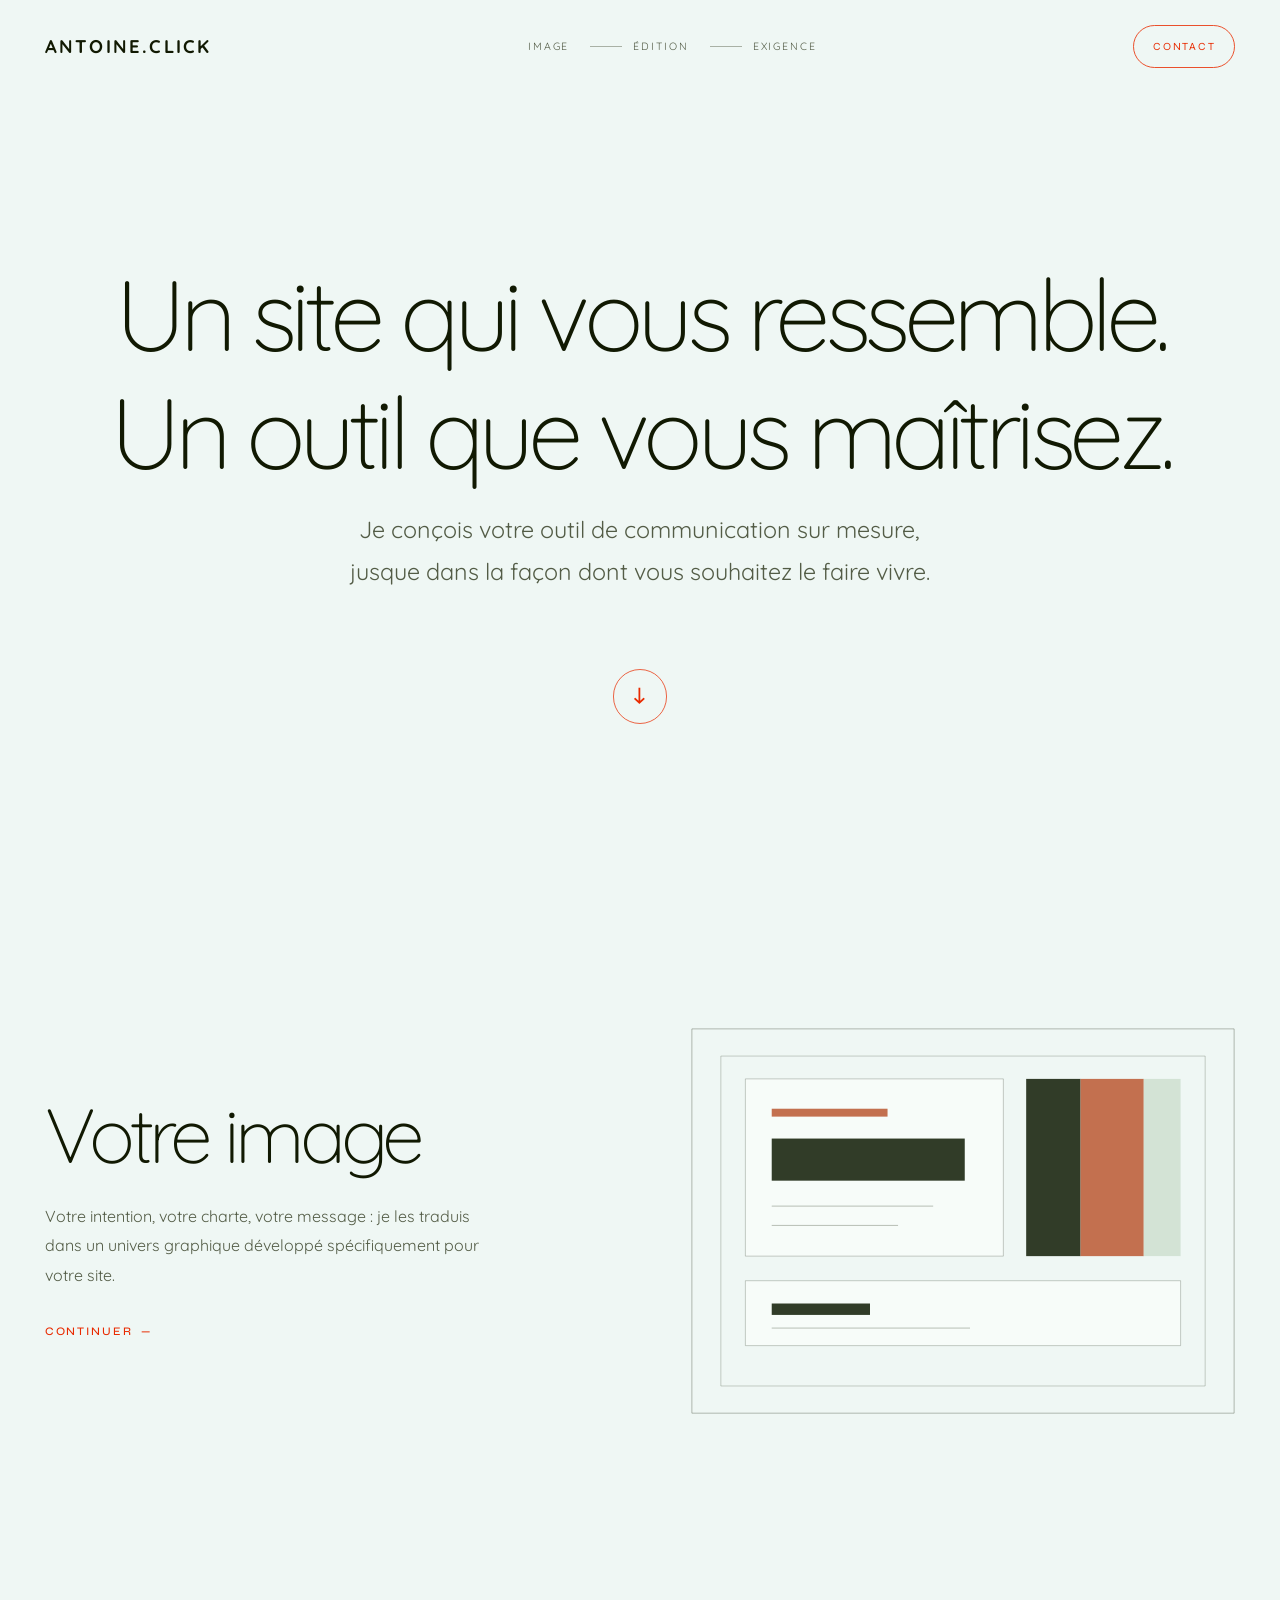
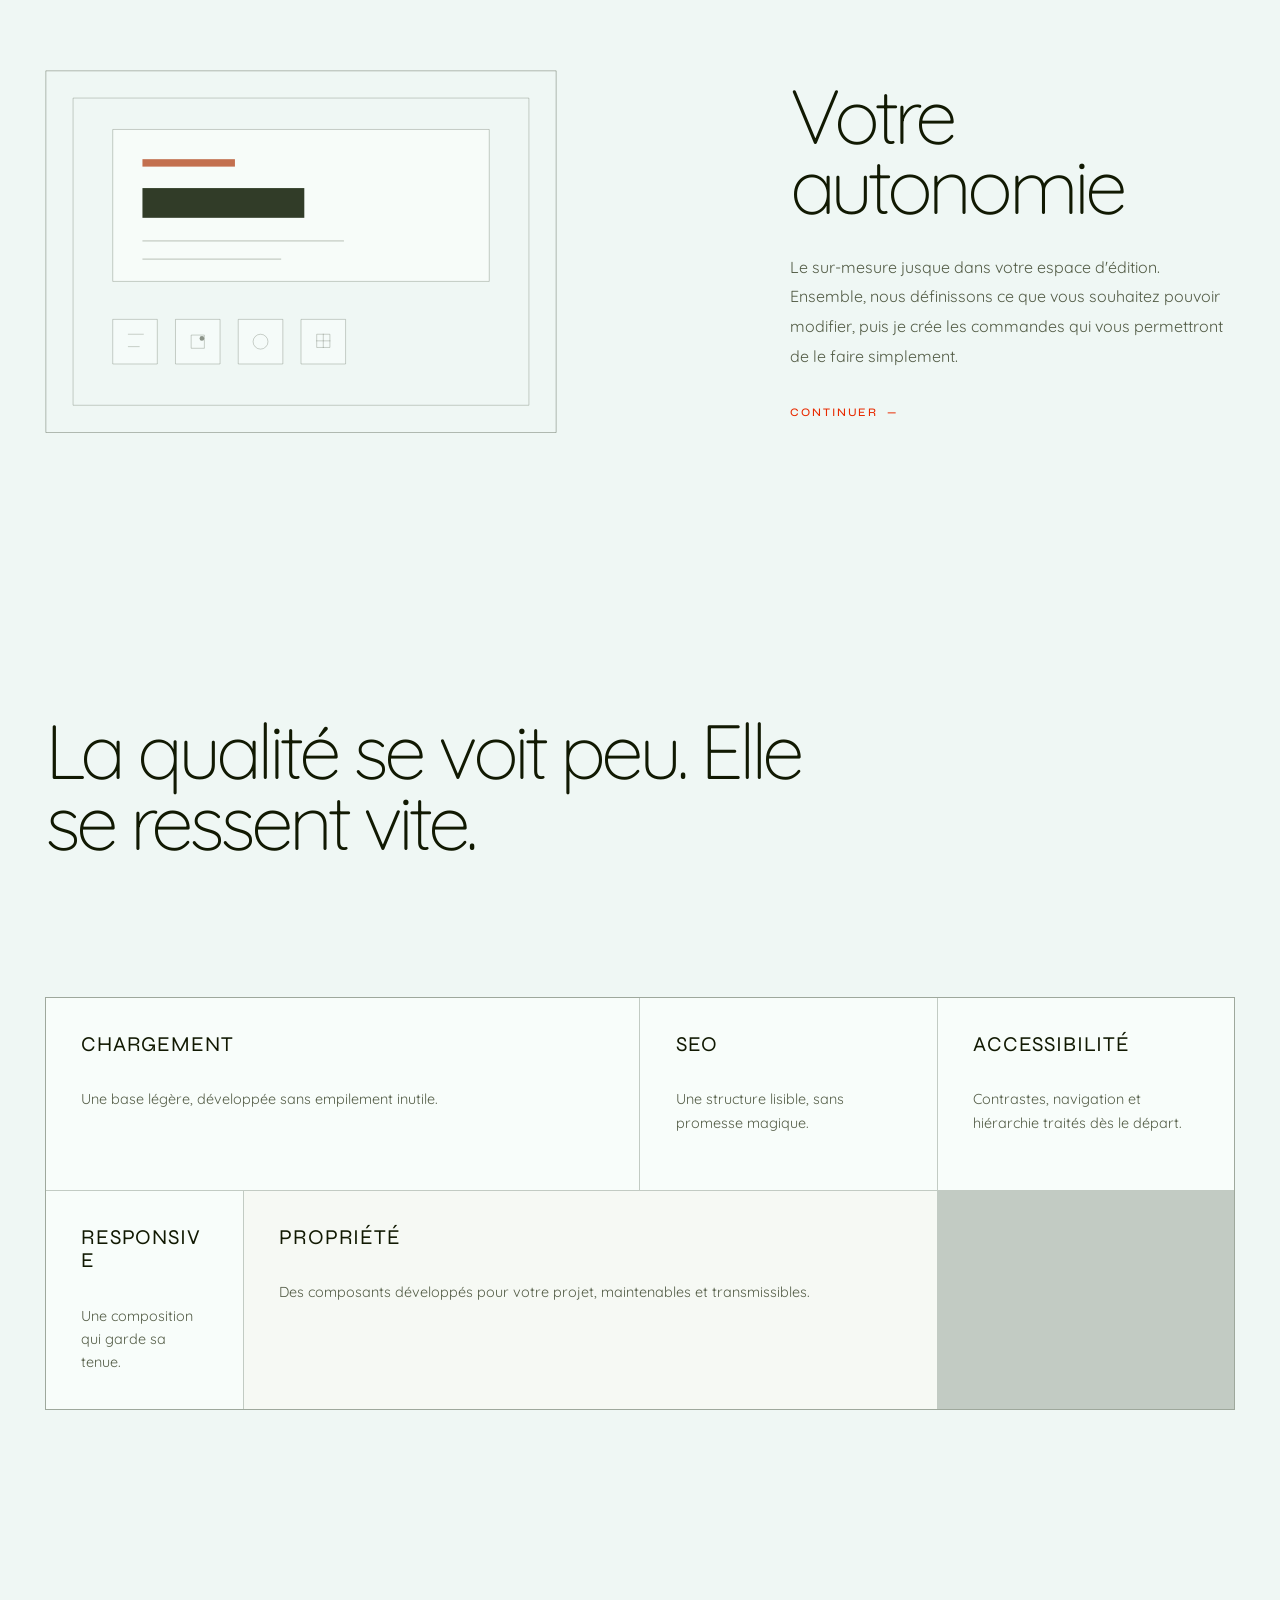
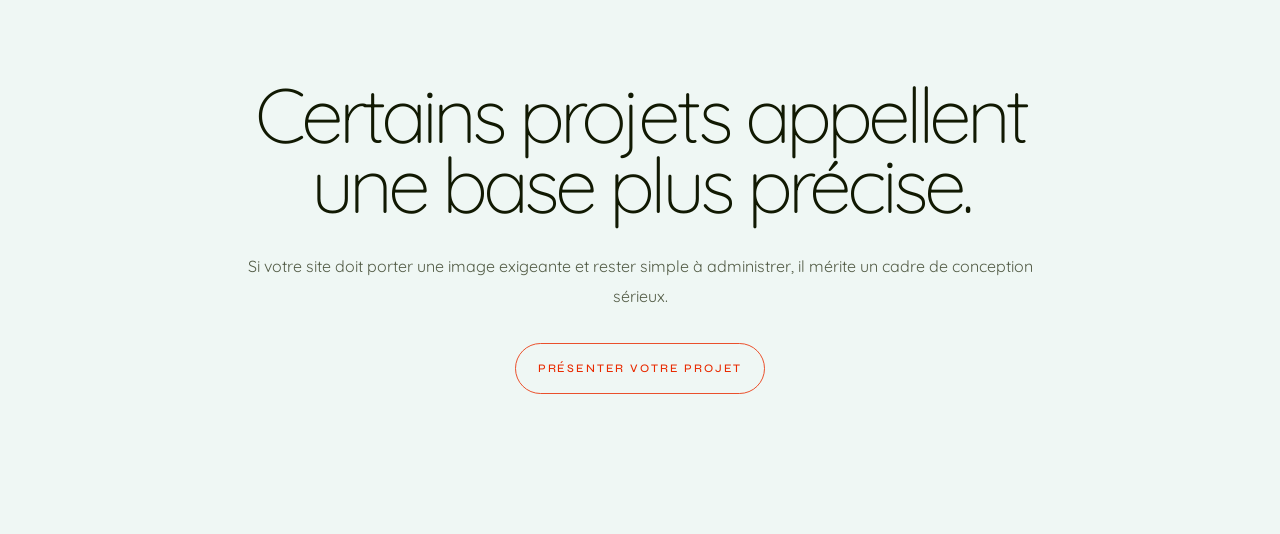
==== editorial.html @ 4ab594c1 "Publish prototype" ====
<!doctype html>
<html lang="fr">
  <head>
    <meta charset="UTF-8">
    <meta name="viewport" content="width=device-width, initial-scale=1">
    <meta
      name="description"
      content="Variante éditoriale manifeste pour le futur site d’Antoine."
    >
    <title>Antoine — Variante éditoriale manifeste</title>
    <link rel="preconnect" href="https://fonts.googleapis.com">
    <link rel="preconnect" href="https://fonts.gstatic.com" crossorigin>
    <link
      href="https://fonts.googleapis.com/css2?family=Quicksand:wght@300;400;500&family=Syne:wght@400;500&display=swap"
      rel="stylesheet"
    >
    <link rel="stylesheet" href="editorial.css">
  </head>
  <body>
    <a class="skip-link" href="#main">Aller au contenu</a>

    <header class="site-header" aria-label="En-tête du site">
      <a class="brand" href="index.html" aria-label="Antoine.click, accueil">
        <span class="brand__name">Antoine.click</span>
      </a>

      <nav class="site-nav" aria-label="Navigation principale">
        <a href="#image">Image</a>
        <a href="#edition">Édition</a>
        <a href="#preuves">Exigence</a>
      </nav>

      <a class="contact-link" href="#contact">Contact</a>
    </header>

    <main id="main">
      <section class="hero" aria-labelledby="hero-title">
        <h1 id="hero-title">
          <span>Un site qui vous ressemble.</span>
          <span>Un outil que vous maîtrisez.</span>
        </h1>
        <p class="hero__intro">
          Je conçois votre outil de communication sur mesure, jusque dans la
          façon dont vous souhaitez le faire vivre.
        </p>
        <div class="hero__actions">
          <a class="scroll-cue" href="#image" aria-label="Découvrir la suite">
            <span aria-hidden="true">↓</span>
          </a>
        </div>
      </section>

      <section class="editorial-block" id="image" aria-labelledby="image-title">
        <div class="editorial-block__copy">
          <h2 id="image-title">Votre image</h2>
          <p>
            Votre intention, votre charte, votre message : je les traduis dans
            un univers graphique développé spécifiquement pour votre site.
          </p>
          <a class="read-link" href="#edition">Continuer <span aria-hidden="true">—</span></a>
        </div>

        <svg class="visual-svg visual-svg--identity" viewBox="0 0 620 440" role="img" aria-label="Étude graphique abstraite">
          <rect class="visual-svg__frame" x="1" y="1" width="618" height="438"></rect>
          <rect class="visual-svg__thin" x="34" y="32" width="552" height="376"></rect>
          <rect class="visual-svg__paper" x="62" y="58" width="294" height="202"></rect>
          <rect class="visual-svg__accent" x="92" y="92" width="132" height="9"></rect>
          <rect class="visual-svg__strong" x="92" y="126" width="220" height="48"></rect>
          <path class="visual-svg__line" d="M92 203H276"></path>
          <path class="visual-svg__line" d="M92 225H236"></path>
          <rect class="visual-svg__swatch visual-svg__swatch--dark" x="382" y="58" width="62" height="202"></rect>
          <rect class="visual-svg__swatch visual-svg__swatch--accent" x="444" y="58" width="72" height="202"></rect>
          <rect class="visual-svg__swatch visual-svg__swatch--light" x="516" y="58" width="42" height="202"></rect>
          <rect class="visual-svg__paper" x="62" y="288" width="496" height="74"></rect>
          <rect class="visual-svg__strong" x="92" y="314" width="112" height="13"></rect>
          <path class="visual-svg__line" d="M92 342H318"></path>
        </svg>
      </section>

      <section class="editorial-block editorial-block--reverse" id="edition" aria-labelledby="edition-title">
        <svg class="visual-svg visual-svg--interface" viewBox="0 0 620 440" role="img" aria-label="Interface de modification abstraite">
          <rect class="visual-svg__frame" x="1" y="1" width="618" height="438"></rect>
          <rect class="visual-svg__thin" x="34" y="34" width="552" height="372"></rect>
          <rect class="visual-svg__paper" x="82" y="72" width="456" height="184"></rect>
          <rect class="visual-svg__accent" x="118" y="108" width="112" height="9"></rect>
          <rect class="visual-svg__strong" x="118" y="143" width="196" height="36"></rect>
          <path class="visual-svg__line" d="M118 207H362"></path>
          <path class="visual-svg__line" d="M118 229H286"></path>
          <rect class="visual-svg__control" x="82" y="302" width="54" height="54"></rect>
          <path class="visual-svg__icon" d="M101 320H119M101 335H114"></path>
          <rect class="visual-svg__control" x="158" y="302" width="54" height="54"></rect>
          <rect class="visual-svg__icon-shape" x="177" y="321" width="16" height="16"></rect>
          <circle class="visual-svg__icon-fill" cx="190" cy="325" r="2.8"></circle>
          <rect class="visual-svg__control" x="234" y="302" width="54" height="54"></rect>
          <circle class="visual-svg__icon-shape" cx="261" cy="329" r="9"></circle>
          <rect class="visual-svg__control" x="310" y="302" width="54" height="54"></rect>
          <rect class="visual-svg__icon-shape" x="329" y="320" width="16" height="16"></rect>
          <path class="visual-svg__icon" d="M337 320V336M329 328H345"></path>
        </svg>

        <div class="editorial-block__copy">
          <h2 id="edition-title">Votre autonomie</h2>
          <p>
            Le sur-mesure jusque dans votre espace d'édition. Ensemble, nous définissons ce que vous souhaitez pouvoir modifier, puis je crée les commandes qui vous permettront de le faire simplement.
          </p>
          <a class="read-link" href="#preuves">Continuer <span aria-hidden="true">—</span></a>
        </div>
      </section>

      <section class="proofs" id="preuves" aria-labelledby="proofs-title">
        <h2 id="proofs-title">
          La qualité se voit peu. Elle se ressent vite.
        </h2>

        <div class="proof-grid" aria-label="Preuves et engagements">
          <article class="proof proof--wide">
            <h3>Chargement</h3>
            <p>
              Une base légère, développée sans empilement inutile.
            </p>
          </article>

          <article class="proof">
            <h3>SEO</h3>
            <p>Une structure lisible, sans promesse magique.</p>
          </article>

          <article class="proof">
            <h3>Accessibilité</h3>
            <p>Contrastes, navigation et hiérarchie traités dès le départ.</p>
          </article>

          <article class="proof proof--small">
            <h3>Responsive</h3>
            <p>Une composition qui garde sa tenue.</p>
          </article>

          <article class="proof proof--long">
            <h3>Propriété</h3>
            <p>
              Des composants développés pour votre projet, maintenables et
              transmissibles.
            </p>
          </article>
        </div>
      </section>

      <section class="closing" id="contact" aria-labelledby="contact-title">
        <h2 id="contact-title">Certains projets appellent une base plus précise.</h2>
        <p>
          Si votre site doit porter une image exigeante et rester simple à
          administrer, il mérite un cadre de conception sérieux.
        </p>
        <a class="button" href="mailto:contact@antoine.click">Présenter votre projet</a>
      </section>
    </main>
  </body>
</html>
---- editorial.css ----
:root {
  --color-acid: oklch(0.97 0.01 168.02);
  --color-red: oklch(0.6 0.23 35.68);
  --color-red-dark: oklch(0.48 0.2 35.68);
  --color-canvas: oklch(0.97 0.01 168.02);
  --color-paper: oklch(0.99 0.006 168.02);
  --color-ink: oklch(0.2 0.045 125);
  --color-muted: oklch(0.46 0.035 125);
  --color-line: oklch(0.76 0.025 145);
  --color-acid-soft: color-mix(in oklch, var(--color-acid) 74%, white);
  --visual-deep: oklch(0.34 0.038 132);
  --visual-accent: oklch(0.63 0.115 42);
  --visual-soft: oklch(0.9 0.025 150);
  --visual-line: oklch(0.72 0.025 145);
  --font-display: "Quicksand", ui-sans-serif, system-ui, sans-serif;
  --font-body: "Quicksand", ui-sans-serif, system-ui, sans-serif;
  --font-mono: "Quicksand", ui-sans-serif, system-ui, sans-serif;
  --font-accent: "Syne", "Quicksand", ui-sans-serif, system-ui, sans-serif;
  --content-width: 82rem;
  --reading-width: 36rem;
  --header-height: 5.8rem;
  --space-xs: 0.5rem;
  --space-s: 0.85rem;
  --space-m: 1.25rem;
  --space-l: 2rem;
  --space-xl: clamp(3rem, 7vw, 6rem);
  --space-xxl: clamp(5rem, 11vw, 10rem);
}

* {
  box-sizing: border-box;
}

html {
  color: var(--color-ink);
  background: var(--color-canvas);
  font-family: var(--font-body);
  line-height: 1.6;
  scroll-behavior: smooth;
  scroll-padding-top: var(--header-height);
}

body {
  margin: 0;
  overflow-x: hidden;
}

a {
  color: inherit;
}

a:focus-visible {
  outline: 1px solid var(--color-red);
  outline-offset: 0.38rem;
}

.skip-link {
  position: fixed;
  inset: var(--space-m) auto auto var(--space-m);
  z-index: 100;
  padding: var(--space-s) var(--space-m);
  color: var(--color-paper);
  background: var(--color-ink);
  transform: translateY(-180%);
}

.skip-link:focus {
  transform: none;
}

main {
  padding-top: var(--header-height);
}

.site-header,
.hero,
.editorial-block,
.proofs,
.closing {
  width: min(calc(100% - clamp(2rem, 7vw, 7rem)), var(--content-width));
  margin-inline: auto;
}

.site-header {
  position: fixed;
  z-index: 20;
  top: 0;
  right: 0;
  left: 0;
  width: 100%;
  display: grid;
  grid-template-columns: auto 1fr auto;
  align-items: center;
  gap: var(--space-l);
  height: var(--header-height);
  margin-inline: 0;
  padding-inline: max(clamp(1rem, 3.5vw, 3.5rem), calc((100vw - var(--content-width)) / 2));
  padding-block: 0;
  background: var(--color-canvas);
  opacity: 0;
  animation: revealHeader 900ms ease 2.2s forwards;
}

.brand,
.contact-link,
.site-nav a {
  text-decoration: none;
}

.brand {
  display: inline-flex;
  align-items: center;
  width: fit-content;
}

.brand__name {
  font-family: var(--font-display);
  font-size: clamp(1rem, 1.45vw, 1.15rem);
  font-weight: 700;
  letter-spacing: 0.12em;
  text-transform: uppercase;
  transition: color 180ms ease;
}

.brand:hover .brand__name,
.brand:focus-visible .brand__name {
  color: var(--color-red);
}

.site-nav {
  display: flex;
  justify-content: center;
  gap: clamp(1.7rem, 5vw, 5.8rem);
}

.site-nav a {
  position: relative;
  color: var(--color-muted);
  font-size: 0.66rem;
  font-weight: 400;
  letter-spacing: 0.18em;
  text-transform: uppercase;
  transition:
    color 180ms ease,
    opacity 180ms ease;
}

.site-nav a::before {
  position: absolute;
  top: 50%;
  right: calc(100% + 0.7rem);
  width: 2rem;
  height: 1px;
  background: currentColor;
  content: "";
  opacity: 0.45;
}

.site-nav a:first-child::before {
  display: none;
}

.site-nav a::after,
.read-link::after {
  position: absolute;
  right: 0;
  bottom: -0.42rem;
  left: 0;
  height: 1px;
  background: var(--color-red);
  content: "";
  opacity: 0;
  transform: scaleX(0.35);
  transition:
    opacity 180ms ease,
    transform 180ms ease;
}

.site-nav a:hover,
.site-nav a:focus-visible,
.read-link:hover,
.read-link:focus-visible {
  color: var(--color-red);
}

.site-nav a:hover::after,
.site-nav a:focus-visible::after,
.read-link:hover::after,
.read-link:focus-visible::after {
  opacity: 1;
  transform: scaleX(1);
}

.contact-link {
  padding: 0.72rem 1.18rem;
  border: 1px solid color-mix(in oklch, var(--color-red) 82%, transparent);
  border-radius: 999px;
  box-shadow: none;
  color: var(--color-red);
  background: transparent;
  font-family: var(--font-accent);
  font-size: 0.68rem;
  font-weight: 400;
  letter-spacing: 0.16em;
  text-transform: uppercase;
  transition:
    background-color 180ms ease,
    border-color 180ms ease,
    box-shadow 180ms ease,
    color 180ms ease,
    opacity 180ms ease;
}

.contact-link:hover,
.contact-link:focus-visible {
  color: var(--color-red-dark);
  background: color-mix(in oklch, var(--color-red) 5%, transparent);
  border-color: var(--color-red);
  box-shadow: 0 0 0 0.28rem color-mix(in oklch, var(--color-red) 9%, transparent);
}

.hero {
  display: flex;
  flex-direction: column;
  align-items: center;
  justify-content: center;
  min-height: calc(100svh - var(--header-height));
  padding-block: 0;
  opacity: 0;
  text-align: center;
  animation: revealHero 1000ms ease 160ms forwards;
}

h1,
h2,
h3,
p {
  overflow-wrap: break-word;
}

h1,
h2 {
  font-family: var(--font-display);
  font-weight: 300;
  letter-spacing: -0.065em;
}

h1 {
  width: 100%;
  max-width: min(100%, 20ch);
  margin: 0;
  font-size: clamp(3.2rem, 7.8vw, 7.6rem);
  line-height: 0.9;
}

h1 span {
  display: block;
}

h1 span + span {
  margin-top: clamp(0.28em, 1.2vw, 0.42em);
}

.hero__intro {
  max-width: 44rem;
  margin: var(--space-l) auto 0;
  color: var(--color-muted);
  font-size: clamp(1rem, calc(0.5rem + 1.2vw), 1.48rem);
  line-height: 1.8;
  text-wrap: balance;
}

.hero__actions {
  display: flex;
  flex-wrap: wrap;
  justify-content: center;
  gap: var(--space-m);
  margin-top: clamp(2.5rem, 6vw, 5rem);
}

.button,
.text-link,
.read-link,
.scroll-cue {
  display: inline-flex;
  align-items: center;
  justify-content: center;
  gap: 0.55rem;
  font-weight: 500;
}

.button {
  min-height: 3.15rem;
  padding: 0.82rem 1.35rem;
  color: var(--color-red);
  background: transparent;
  border: 1px solid color-mix(in oklch, var(--color-red) 82%, transparent);
  border-radius: 999px;
  box-shadow: none;
  font-family: var(--font-accent);
  font-size: 0.72rem;
  letter-spacing: 0.16em;
  text-transform: uppercase;
  text-decoration: none;
  transition:
    background-color 180ms ease,
    border-color 180ms ease,
    box-shadow 180ms ease,
    color 180ms ease;
}

.button:hover,
.button:focus-visible {
  color: var(--color-red-dark);
  background: color-mix(in oklch, var(--color-red) 5%, transparent);
  border-color: var(--color-red);
  transform: none;
  box-shadow: 0 0 0 0.3rem color-mix(in oklch, var(--color-red) 9%, transparent);
}

.scroll-cue {
  width: 3.4rem;
  aspect-ratio: 1;
  color: var(--color-red);
  border: 1px solid color-mix(in oklch, var(--color-red) 72%, transparent);
  border-radius: 50%;
  font-family: var(--font-accent);
  font-size: 1.35rem;
  text-decoration: none;
  opacity: 0;
  animation: revealHeader 900ms ease 2.2s forwards;
  transition:
    background-color 180ms ease,
    border-color 180ms ease,
    box-shadow 180ms ease,
    color 180ms ease,
    transform 180ms ease;
}

.scroll-cue:hover,
.scroll-cue:focus-visible {
  color: var(--color-red-dark);
  background: color-mix(in oklch, var(--color-red) 5%, transparent);
  border-color: var(--color-red);
  box-shadow: 0 0 0 0.3rem color-mix(in oklch, var(--color-red) 9%, transparent);
  transform: translateY(0.18rem);
}

.text-link,
.read-link {
  text-underline-offset: 0.3rem;
}

.editorial-block {
  display: grid;
  grid-template-columns: minmax(0, 0.72fr) minmax(20rem, 1fr);
  align-items: center;
  gap: clamp(3rem, 10vw, 10rem);
  padding-block: clamp(4.5rem, 10vw, 9rem);
}

.editorial-block--reverse {
  grid-template-columns: minmax(20rem, 1fr) minmax(0, 0.72fr);
}

.editorial-block__copy {
  max-width: var(--reading-width);
}

.editorial-block h2,
.proofs h2,
.closing h2 {
  margin: 0;
  font-size: clamp(2.85rem, 6vw, 6.4rem);
  font-weight: 300;
  line-height: 0.92;
}

.editorial-block p,
.closing p {
  margin: var(--space-l) 0 0;
  color: var(--color-muted);
  font-size: clamp(1rem, 1.25vw, 1.08rem);
  line-height: 1.85;
}

.read-link {
  position: relative;
  margin-top: var(--space-l);
  color: var(--color-red);
  font-family: var(--font-accent);
  font-size: 0.72rem;
  letter-spacing: 0.16em;
  text-decoration: none;
  text-transform: uppercase;
}

.visual-svg {
  display: block;
  width: min(100%, 34rem);
  height: auto;
  color: var(--visual-deep);
  justify-self: center;
}

.visual-svg--interface {
  width: min(100%, 32rem);
}

.visual-svg__frame,
.visual-svg__thin,
.visual-svg__paper,
.visual-svg__control,
.visual-svg__icon-shape {
  fill: none;
  vector-effect: non-scaling-stroke;
}

.visual-svg__frame {
  stroke: color-mix(in oklch, var(--visual-deep) 34%, transparent);
}

.visual-svg__thin,
.visual-svg__control,
.visual-svg__icon,
.visual-svg__icon-shape {
  stroke: color-mix(in oklch, var(--visual-deep) 24%, transparent);
}

.visual-svg__paper {
  fill: color-mix(in oklch, var(--color-paper) 86%, transparent);
  stroke: color-mix(in oklch, var(--visual-deep) 25%, transparent);
}

.visual-svg__accent {
  fill: var(--visual-accent);
}

.visual-svg__strong,
.visual-svg__swatch--dark {
  fill: var(--visual-deep);
}

.visual-svg__line {
  fill: none;
  stroke: color-mix(in oklch, var(--visual-deep) 32%, transparent);
  vector-effect: non-scaling-stroke;
}

.visual-svg__swatch--accent {
  fill: var(--visual-accent);
}

.visual-svg__swatch--light {
  fill: var(--visual-soft);
}

.visual-svg__control {
  fill: color-mix(in oklch, var(--color-paper) 78%, transparent);
}

.visual-svg__icon {
  fill: none;
  stroke-linecap: square;
  vector-effect: non-scaling-stroke;
}

.visual-svg__icon-fill {
  fill: color-mix(in oklch, var(--visual-deep) 54%, transparent);
}

.proofs {
  padding-block: clamp(5rem, 12vw, 11rem);
}

.proofs h2 {
  max-width: 17ch;
}

.proof-grid {
  display: grid;
  grid-template-columns: repeat(12, minmax(0, 1fr));
  gap: 1px;
  margin-top: var(--space-xxl);
  background: color-mix(in oklch, var(--color-ink) 20%, transparent);
  border: 1px solid color-mix(in oklch, var(--color-ink) 20%, transparent);
}

.proof {
  min-height: 12rem;
  padding: clamp(1.25rem, 3vw, 2.2rem);
  background: color-mix(in oklch, var(--color-paper) 94%, var(--color-acid) 6%);
  border: 0;
}

.proof--wide {
  grid-column: span 6;
}

.proof:not(.proof--wide):not(.proof--small):not(.proof--long) {
  grid-column: span 3;
}

.proof--small {
  grid-column: span 2;
}

.proof--long {
  grid-column: span 7;
  background: var(--color-acid-soft);
}

.proof h3 {
  margin: 0;
  font-family: var(--font-accent);
  font-size: clamp(1.1rem, 1.65vw, 1.55rem);
  font-weight: 400;
  letter-spacing: 0.04em;
  line-height: 1.1;
  text-transform: uppercase;
}

.proof p {
  margin: var(--space-l) 0 0;
  color: var(--color-muted);
  font-size: 0.9rem;
}

.closing {
  max-width: 50rem;
  padding-block: clamp(4rem, 9vw, 8rem) var(--space-xxl);
  text-align: center;
}

.closing .button {
  margin-top: var(--space-l);
}

@media (min-width: 64.0625rem) {
  .visual-svg--identity {
    justify-self: end;
  }

  .visual-svg--interface {
    justify-self: start;
  }
}

@media (max-width: 64rem) {
  :root {
    --header-height: 7.8rem;
  }

  .site-header {
    grid-template-columns: 1fr auto;
    grid-template-rows: auto auto;
    align-content: center;
    row-gap: 0.95rem;
  }

  .site-nav {
    grid-column: 1 / -1;
    grid-row: 2;
    justify-content: flex-start;
  }

  .editorial-block,
  .editorial-block--reverse {
    grid-template-columns: 1fr;
  }

  .editorial-block--reverse .visual-svg {
    grid-row: 2;
    order: 2;
  }

  .editorial-block--reverse .editorial-block__copy {
    grid-row: 1;
  }

  .proof--wide,
  .proof:not(.proof--wide):not(.proof--small):not(.proof--long),
  .proof--small,
  .proof--long {
    grid-column: span 6;
  }
}

@media (min-width: 42.0625rem) and (max-width: 48rem) {
  h1 {
    font-size: clamp(3rem, 7vw, 3.4rem);
  }
}

@media (max-width: 42rem) {
  :root {
    --header-height: 7.8rem;
  }

  .hero,
  .editorial-block,
  .proofs,
  .closing {
    width: min(calc(100% - 1.35rem), var(--content-width));
  }

  .site-header {
    gap: var(--space-m);
    width: 100%;
    margin-inline: 0;
    padding-block: var(--space-m);
  }

  .contact-link {
    padding-inline: 0.8rem;
  }

  .site-nav {
    gap: 1rem;
    overflow-x: auto;
    padding-bottom: 0.25rem;
  }

  .site-nav a::before {
    display: none;
  }

  .hero {
    align-items: flex-start;
    text-align: left;
  }

  h1,
  .hero__intro {
    margin-inline: 0;
  }

  h1 {
    font-size: clamp(2.48rem, 13vw, 3rem);
    line-height: 0.94;
  }

  .hero__intro {
    max-width: 34rem;
    font-size: 1rem;
    line-height: 1.75;
  }

  .hero__actions {
    align-items: stretch;
    flex-direction: column;
  }

  .button,
  .text-link {
    width: 100%;
  }

  .scroll-cue {
    align-self: flex-start;
  }

  .visual-svg {
    width: min(100%, 28rem);
    justify-self: center;
    margin-inline: auto;
  }

  .proof-grid {
    grid-template-columns: 1fr;
  }

  .proof--wide,
  .proof:not(.proof--wide):not(.proof--small):not(.proof--long),
  .proof--small,
  .proof--long {
    grid-column: auto;
  }
}

@media (prefers-reduced-motion: no-preference) {
  @keyframes revealHero {
    to {
      opacity: 1;
    }
  }

  @keyframes revealHeader {
    to {
      opacity: 1;
    }
  }
}

@media (prefers-reduced-motion: reduce) {
  html {
    scroll-behavior: auto;
  }

  .site-header,
  .hero,
  .scroll-cue {
    animation: none;
    opacity: 1;
  }
}
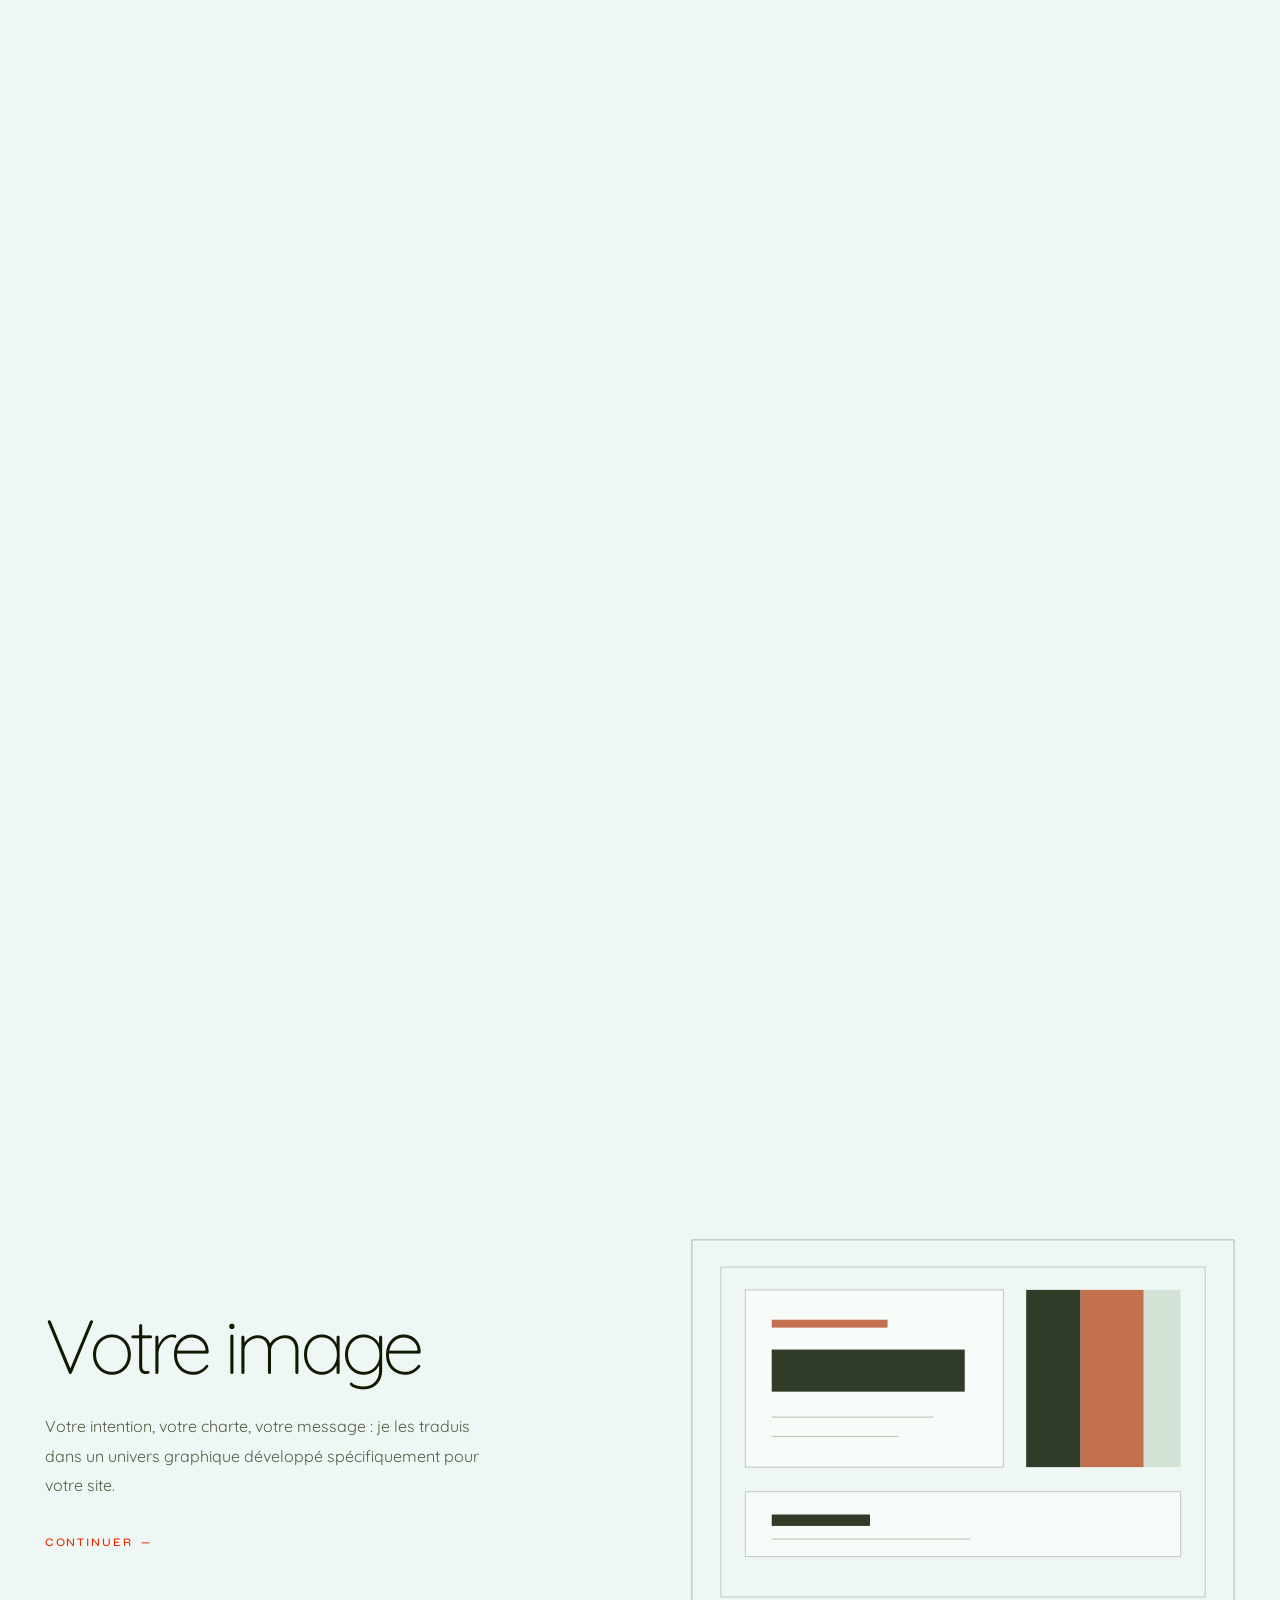
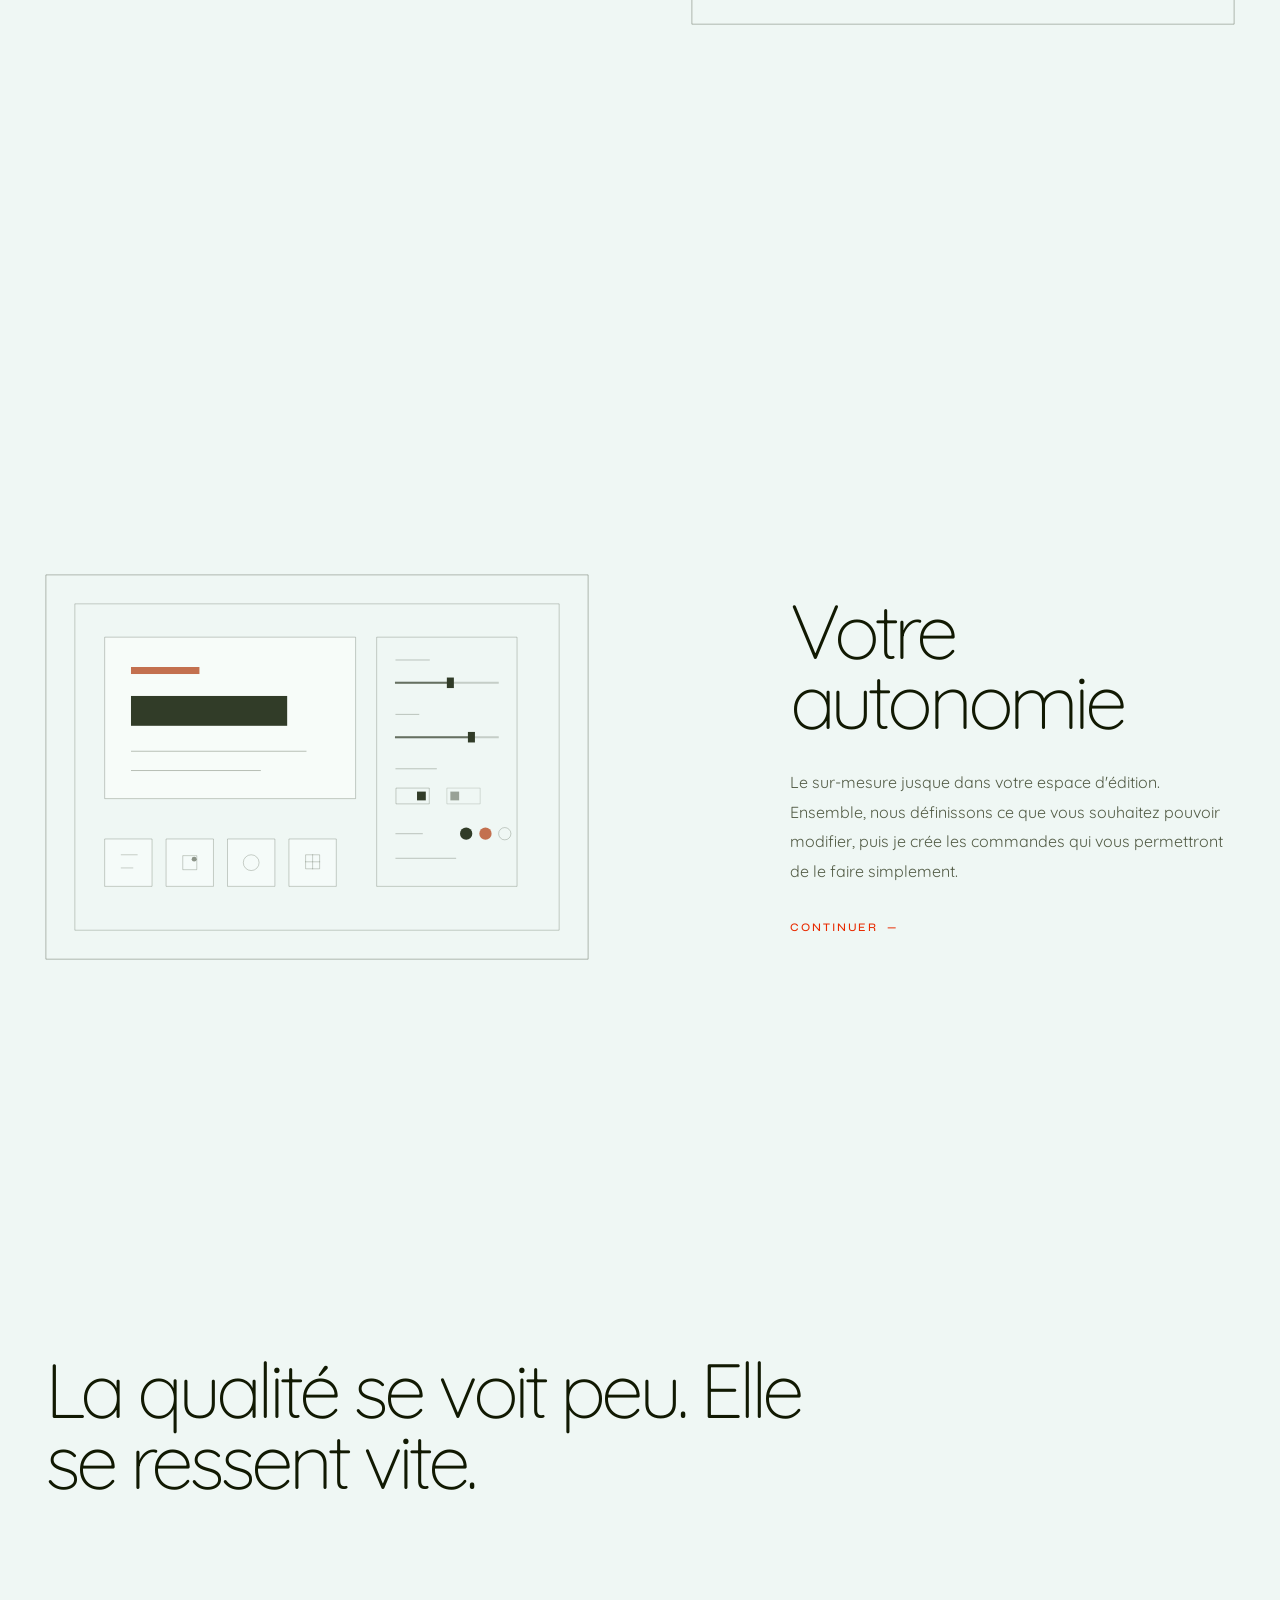
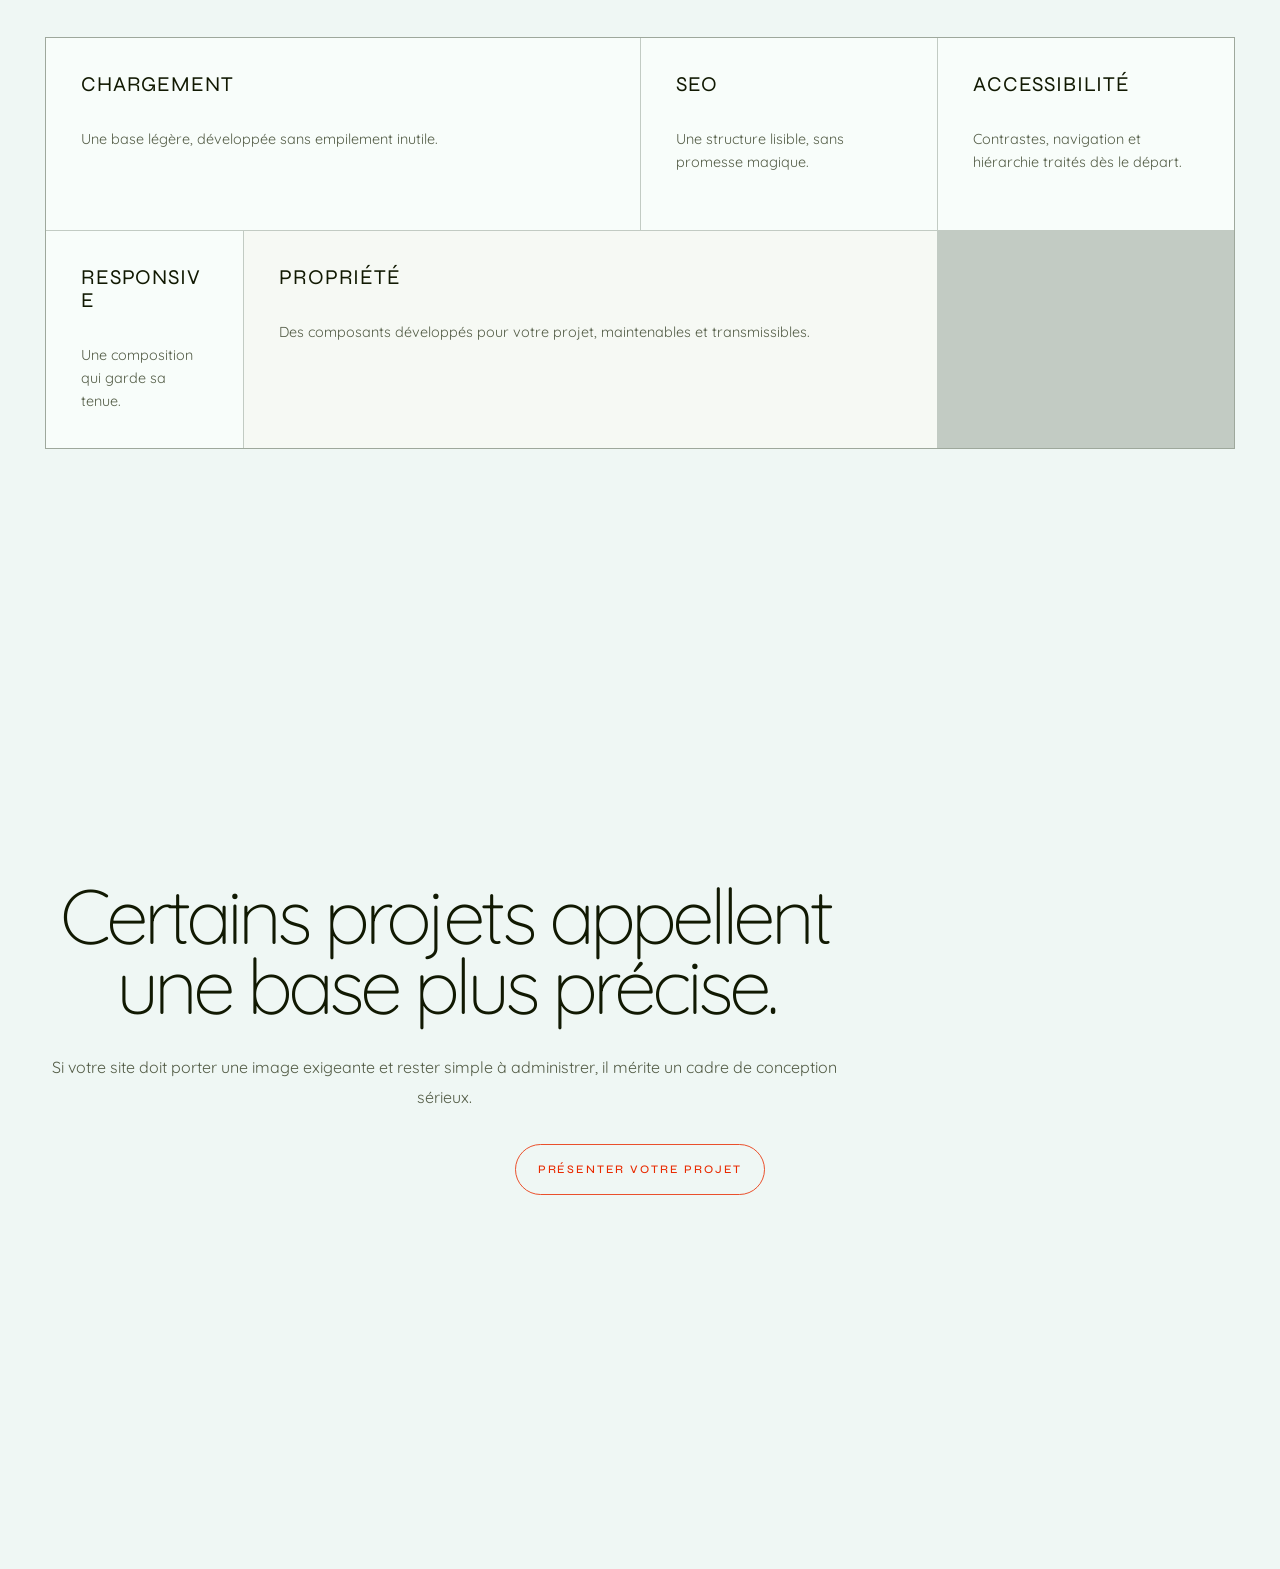
==== commit b2eac15f: "Publish prototype 2026-07-10 23:32" ====
--- a/editorial.html
+++ b/editorial.html
@@ -3,156 +3,11 @@
   <head>
     <meta charset="UTF-8">
     <meta name="viewport" content="width=device-width, initial-scale=1">
-    <meta
-      name="description"
-      content="Variante éditoriale manifeste pour le futur site d’Antoine."
-    >
-    <title>Antoine — Variante éditoriale manifeste</title>
-    <link rel="preconnect" href="https://fonts.googleapis.com">
-    <link rel="preconnect" href="https://fonts.gstatic.com" crossorigin>
-    <link
-      href="https://fonts.googleapis.com/css2?family=Quicksand:wght@300;400;500&family=Syne:wght@400;500&display=swap"
-      rel="stylesheet"
-    >
-    <link rel="stylesheet" href="editorial.css">
+    <meta http-equiv="refresh" content="0; url=index.html">
+    <title>Redirection vers le prototype principal</title>
+    <link rel="canonical" href="index.html">
   </head>
   <body>
-    <a class="skip-link" href="#main">Aller au contenu</a>
-
-    <header class="site-header" aria-label="En-tête du site">
-      <a class="brand" href="index.html" aria-label="Antoine.click, accueil">
-        <span class="brand__name">Antoine.click</span>
-      </a>
-
-      <nav class="site-nav" aria-label="Navigation principale">
-        <a href="#image">Image</a>
-        <a href="#edition">Édition</a>
-        <a href="#preuves">Exigence</a>
-      </nav>
-
-      <a class="contact-link" href="#contact">Contact</a>
-    </header>
-
-    <main id="main">
-      <section class="hero" aria-labelledby="hero-title">
-        <h1 id="hero-title">
-          <span>Un site qui vous ressemble.</span>
-          <span>Un outil que vous maîtrisez.</span>
-        </h1>
-        <p class="hero__intro">
-          Je conçois votre outil de communication sur mesure, jusque dans la
-          façon dont vous souhaitez le faire vivre.
-        </p>
-        <div class="hero__actions">
-          <a class="scroll-cue" href="#image" aria-label="Découvrir la suite">
-            <span aria-hidden="true">↓</span>
-          </a>
-        </div>
-      </section>
-
-      <section class="editorial-block" id="image" aria-labelledby="image-title">
-        <div class="editorial-block__copy">
-          <h2 id="image-title">Votre image</h2>
-          <p>
-            Votre intention, votre charte, votre message : je les traduis dans
-            un univers graphique développé spécifiquement pour votre site.
-          </p>
-          <a class="read-link" href="#edition">Continuer <span aria-hidden="true">—</span></a>
-        </div>
-
-        <svg class="visual-svg visual-svg--identity" viewBox="0 0 620 440" role="img" aria-label="Étude graphique abstraite">
-          <rect class="visual-svg__frame" x="1" y="1" width="618" height="438"></rect>
-          <rect class="visual-svg__thin" x="34" y="32" width="552" height="376"></rect>
-          <rect class="visual-svg__paper" x="62" y="58" width="294" height="202"></rect>
-          <rect class="visual-svg__accent" x="92" y="92" width="132" height="9"></rect>
-          <rect class="visual-svg__strong" x="92" y="126" width="220" height="48"></rect>
-          <path class="visual-svg__line" d="M92 203H276"></path>
-          <path class="visual-svg__line" d="M92 225H236"></path>
-          <rect class="visual-svg__swatch visual-svg__swatch--dark" x="382" y="58" width="62" height="202"></rect>
-          <rect class="visual-svg__swatch visual-svg__swatch--accent" x="444" y="58" width="72" height="202"></rect>
-          <rect class="visual-svg__swatch visual-svg__swatch--light" x="516" y="58" width="42" height="202"></rect>
-          <rect class="visual-svg__paper" x="62" y="288" width="496" height="74"></rect>
-          <rect class="visual-svg__strong" x="92" y="314" width="112" height="13"></rect>
-          <path class="visual-svg__line" d="M92 342H318"></path>
-        </svg>
-      </section>
-
-      <section class="editorial-block editorial-block--reverse" id="edition" aria-labelledby="edition-title">
-        <svg class="visual-svg visual-svg--interface" viewBox="0 0 620 440" role="img" aria-label="Interface de modification abstraite">
-          <rect class="visual-svg__frame" x="1" y="1" width="618" height="438"></rect>
-          <rect class="visual-svg__thin" x="34" y="34" width="552" height="372"></rect>
-          <rect class="visual-svg__paper" x="82" y="72" width="456" height="184"></rect>
-          <rect class="visual-svg__accent" x="118" y="108" width="112" height="9"></rect>
-          <rect class="visual-svg__strong" x="118" y="143" width="196" height="36"></rect>
-          <path class="visual-svg__line" d="M118 207H362"></path>
-          <path class="visual-svg__line" d="M118 229H286"></path>
-          <rect class="visual-svg__control" x="82" y="302" width="54" height="54"></rect>
-          <path class="visual-svg__icon" d="M101 320H119M101 335H114"></path>
-          <rect class="visual-svg__control" x="158" y="302" width="54" height="54"></rect>
-          <rect class="visual-svg__icon-shape" x="177" y="321" width="16" height="16"></rect>
-          <circle class="visual-svg__icon-fill" cx="190" cy="325" r="2.8"></circle>
-          <rect class="visual-svg__control" x="234" y="302" width="54" height="54"></rect>
-          <circle class="visual-svg__icon-shape" cx="261" cy="329" r="9"></circle>
-          <rect class="visual-svg__control" x="310" y="302" width="54" height="54"></rect>
-          <rect class="visual-svg__icon-shape" x="329" y="320" width="16" height="16"></rect>
-          <path class="visual-svg__icon" d="M337 320V336M329 328H345"></path>
-        </svg>
-
-        <div class="editorial-block__copy">
-          <h2 id="edition-title">Votre autonomie</h2>
-          <p>
-            Le sur-mesure jusque dans votre espace d'édition. Ensemble, nous définissons ce que vous souhaitez pouvoir modifier, puis je crée les commandes qui vous permettront de le faire simplement.
-          </p>
-          <a class="read-link" href="#preuves">Continuer <span aria-hidden="true">—</span></a>
-        </div>
-      </section>
-
-      <section class="proofs" id="preuves" aria-labelledby="proofs-title">
-        <h2 id="proofs-title">
-          La qualité se voit peu. Elle se ressent vite.
-        </h2>
-
-        <div class="proof-grid" aria-label="Preuves et engagements">
-          <article class="proof proof--wide">
-            <h3>Chargement</h3>
-            <p>
-              Une base légère, développée sans empilement inutile.
-            </p>
-          </article>
-
-          <article class="proof">
-            <h3>SEO</h3>
-            <p>Une structure lisible, sans promesse magique.</p>
-          </article>
-
-          <article class="proof">
-            <h3>Accessibilité</h3>
-            <p>Contrastes, navigation et hiérarchie traités dès le départ.</p>
-          </article>
-
-          <article class="proof proof--small">
-            <h3>Responsive</h3>
-            <p>Une composition qui garde sa tenue.</p>
-          </article>
-
-          <article class="proof proof--long">
-            <h3>Propriété</h3>
-            <p>
-              Des composants développés pour votre projet, maintenables et
-              transmissibles.
-            </p>
-          </article>
-        </div>
-      </section>
-
-      <section class="closing" id="contact" aria-labelledby="contact-title">
-        <h2 id="contact-title">Certains projets appellent une base plus précise.</h2>
-        <p>
-          Si votre site doit porter une image exigeante et rester simple à
-          administrer, il mérite un cadre de conception sérieux.
-        </p>
-        <a class="button" href="mailto:contact@antoine.click">Présenter votre projet</a>
-      </section>
-    </main>
+    <p><a href="index.html">Accéder au prototype principal</a></p>
   </body>
 </html>
